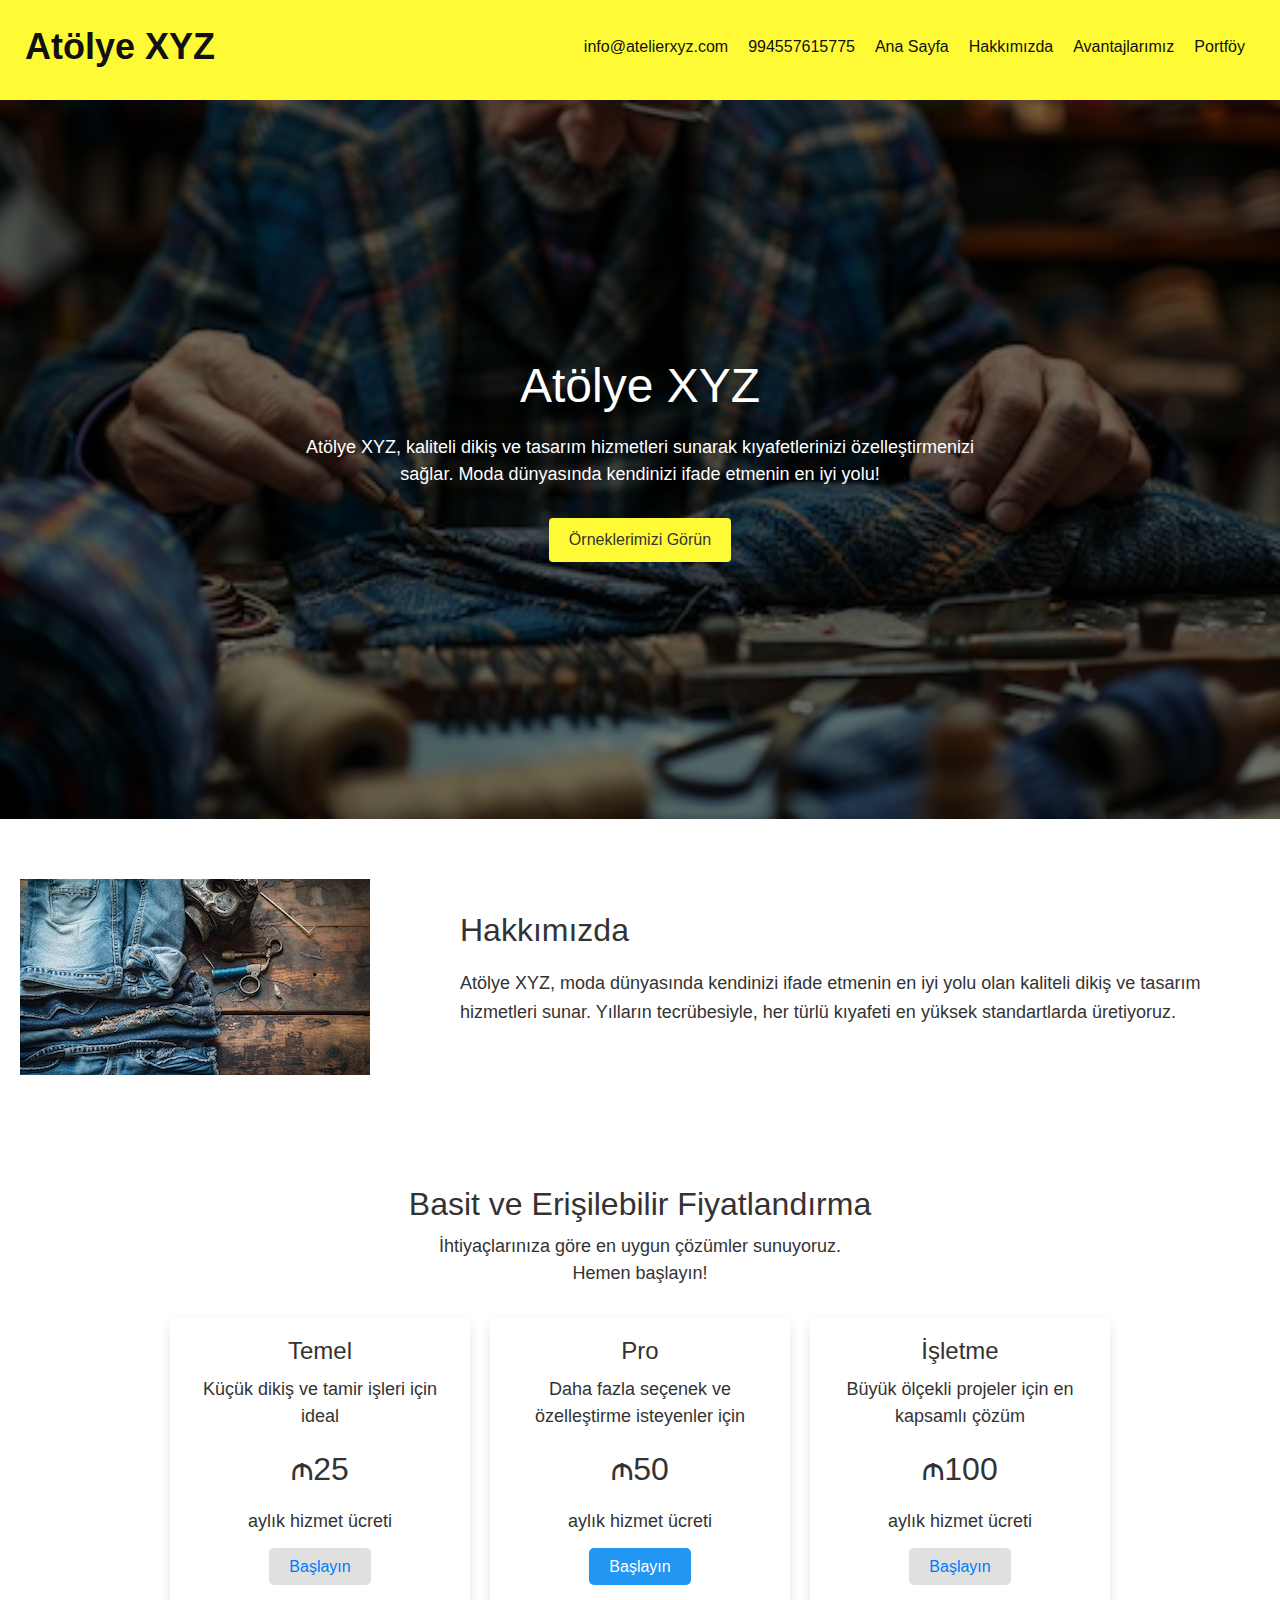
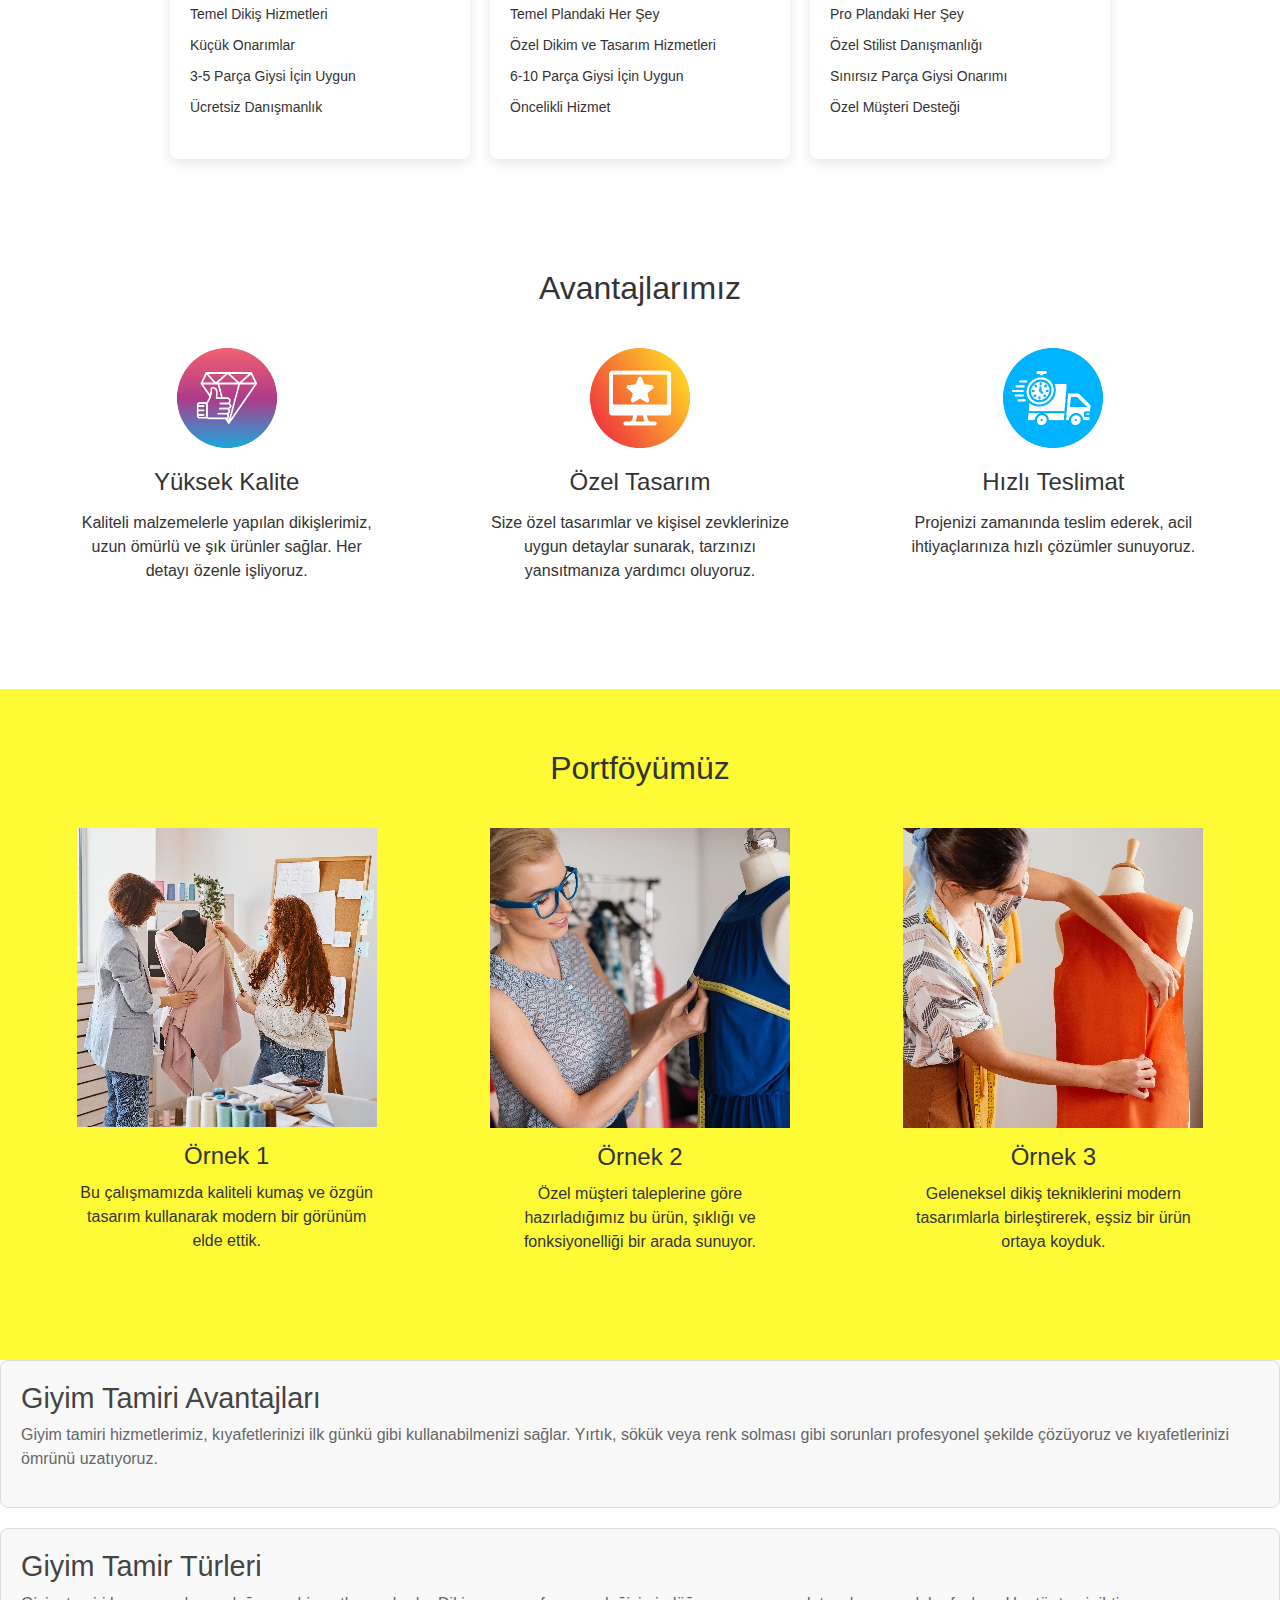
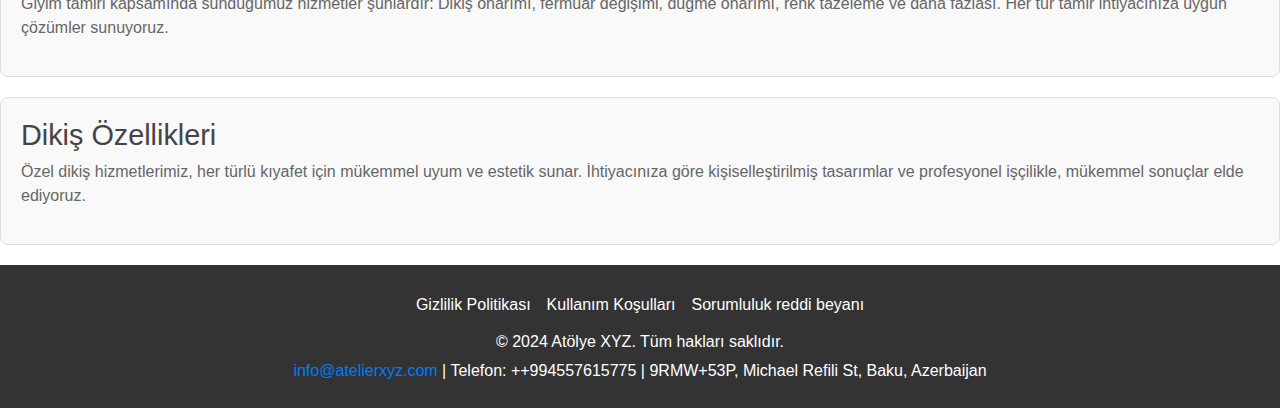
==== index.html @ e52db687 "1" ====
<!DOCTYPE html>
<html lang="tr">

<head>
    <meta charset="UTF-8">
    <meta name="viewport" content="width=device-width, initial-scale=1.0">
    <meta name="description" content="Atölye XYZ - En kaliteli dikiş ve tasarım hizmetleri sunuyoruz">
    <meta name="keywords" content="Atölye XYZ, dikiş, tasarım, kıyafet">
    <title>Atölye XYZ - Dikiş ve Tasarım Hizmetleri</title>
    <link rel="apple-touch-icon" sizes="180x180" href="favicon/apple-touch-icon.png">
    <link rel="icon" type="image/png" sizes="32x32" href="favicon/favicon-32x32.png">
    <link rel="icon" type="image/png" sizes="16x16" href="favicon/favicon-16x16.png">
    <link rel="manifest" href="favicon/site.webmanifest">
    <link rel="stylesheet" href="css/bootstrap.min.css">
    <link rel="stylesheet" href="css/style.css">
</head>

<body>
<header class="header">
    <nav class="navbar navbar-expand-lg justify-content-between">
        <div class="logo">
            <a href="index.html" class="logo-link">
                <h1>Atölye XYZ</h1>
            </a>
        </div>
        <button class="navbar-toggler" type="button" data-toggle="collapse" data-target="#navbarSupportedContent"
                aria-controls="navbarSupportedContent" aria-expanded="false" aria-label="Toggle navigation">
            <span class="toggler-icon"></span>
            <span class="toggler-icon"></span>
            <span class="toggler-icon"></span>
        </button>

        <div class="collapse navbar-collapse sub-menu-bar" id="navbarSupportedContent">
            <ul id="nav" class="navbar-nav align-items-center">
                <li><a href="mailto:info@atelierxyz.com">info@atelierxyz.com</a></li>
                <li><a href="tel:+994557615775">994557615775</a></li>
                <li><a href="index.html">Ana Sayfa</a></li>
                <li><a href="#about">Hakkımızda</a></li>
                <li><a href="#benefits">Avantajlarımız</a></li>
                <li><a href="#portfolio">Portföy</a></li>
            </ul>
        </div>
    </nav>
</header>

    <section class="hero-banner">
        <img src="img/1.jpg" alt="Hero Image">
        <div class="overlay">
            <h1>Atölye XYZ</h1>
            <p>Atölye XYZ, kaliteli dikiş ve tasarım hizmetleri sunarak kıyafetlerinizi özelleştirmenizi sağlar. Moda dünyasında kendinizi ifade etmenin en iyi yolu!</p>
            <a href="form.html" class="order-button">Örneklerimizi Görün</a>
        </div>
    </section>

    <!-- О нас -->
    <section id="about" class="about-us">
        <div class="image-container">
            <img src="img/2.jpg" alt="Atölye Görseli">
        </div>
        <div class="text-container">
            <h2>Hakkımızda</h2>
            <p>Atölye XYZ, moda dünyasında kendinizi ifade etmenin en iyi yolu olan kaliteli dikiş ve tasarım hizmetleri sunar. Yılların tecrübesiyle, her türlü kıyafeti en yüksek standartlarda üretiyoruz.</p>
        </div>
    </section>


<section class="pricing">
        <h1>Basit ve Erişilebilir Fiyatlandırma</h1>
        <p>İhtiyaçlarınıza göre en uygun çözümler sunuyoruz.<br> Hemen başlayın!</p>
        <div class="plans">
            <div class="plan">
                <h2>Temel</h2>
                <p>Küçük dikiş ve tamir işleri için ideal</p>
                <h3>₼25</h3>
                <p>aylık hizmet ücreti</p>
                <a href="tariffs.html">Başlayın</a>
                <ul>
                    <li>Temel Dikiş Hizmetleri</li>
                    <li>Küçük Onarımlar</li>
                    <li>3-5 Parça Giysi İçin Uygun</li>
                    <li>Ücretsiz Danışmanlık</li>
                </ul>
            </div>
            <div class="plan">
                <h2>Pro</h2>
                <p>Daha fazla seçenek ve özelleştirme isteyenler için</p>
                <h3>₼50</h3>
                <p>aylık hizmet ücreti</p>
                <a href="tariffs.html" class="primary">Başlayın</a>
                <ul>
                    <li>Temel Plandaki Her Şey</li>
                    <li>Özel Dikim ve Tasarım Hizmetleri</li>
                    <li>6-10 Parça Giysi İçin Uygun</li>
                    <li>Öncelikli Hizmet</li>
                </ul>
            </div>
            <div class="plan">
                <h2>İşletme</h2>
                <p>Büyük ölçekli projeler için en kapsamlı çözüm</p>
                <h3>₼100</h3>
                <p>aylık hizmet ücreti</p>
                <a href="tariffs.html">Başlayın</a>
                <ul>
                    <li>Pro Plandaki Her Şey</li>
                    <li>Özel Stilist Danışmanlığı</li>
                    <li>Sınırsız Parça Giysi Onarımı</li>
                    <li>Özel Müşteri Desteği</li>
                </ul>
            </div>
        </div>
    </section>


   <!-- Наши преимущества -->
<section id="benefits" class="benefits">
    <h2>Avantajlarımız</h2>
    <div class="benefit-items">
        <div class="benefit-item">
            <img src="img/3.png" alt="Avantaj 1">
            <h3>Yüksek Kalite</h3>
            <p>Kaliteli malzemelerle yapılan dikişlerimiz, uzun ömürlü ve şık ürünler sağlar. Her detayı özenle işliyoruz.</p>
        </div>
        <div class="benefit-item">
            <img src="img/4.png" alt="Avantaj 2">
            <h3>Özel Tasarım</h3>
            <p>Size özel tasarımlar ve kişisel zevklerinize uygun detaylar sunarak, tarzınızı yansıtmanıza yardımcı oluyoruz.</p>
        </div>
        <div class="benefit-item">
            <img src="img/5.png" alt="Avantaj 3">
            <h3>Hızlı Teslimat</h3>
            <p>Projenizi zamanında teslim ederek, acil ihtiyaçlarınıza hızlı çözümler sunuyoruz.</p>
        </div>
    </div>
</section>

<!-- Наши работы -->
<section id="portfolio" class="portfolio">
    <h2>Portföyümüz</h2>
    <div class="product-gallery">
        <div class="product">
            <img src="img/6.jpg" alt="Çalışma 1">
            <h3>Örnek 1</h3>
            <p>Bu çalışmamızda kaliteli kumaş ve özgün tasarım kullanarak modern bir görünüm elde ettik.</p>
        </div>
        <div class="product">
            <img src="img/7.jpg" alt="Çalışma 2">
            <h3>Örnek 2</h3>
            <p>Özel müşteri taleplerine göre hazırladığımız bu ürün, şıklığı ve fonksiyonelliği bir arada sunuyor.</p>
        </div>
        <div class="product">
            <img src="img/8.jpg" alt="Çalışma 3">
            <h3>Örnek 3</h3>
            <p>Geleneksel dikiş tekniklerini modern tasarımlarla birleştirerek, eşsiz bir ürün ortaya koyduk.</p>
        </div>
    </div>
</section>

<!-- Преимущества ремонта одежды -->
<section class="repair-benefits">
    <h2>Giyim Tamiri Avantajları</h2>
    <p>Giyim tamiri hizmetlerimiz, kıyafetlerinizi ilk günkü gibi kullanabilmenizi sağlar. Yırtık, sökük veya renk solması gibi sorunları profesyonel şekilde çözüyoruz ve kıyafetlerinizi ömrünü uzatıyoruz.</p>
</section>

<!-- Виды ремонта одежды -->
<section class="repair-types">
    <h2>Giyim Tamir Türleri</h2>
    <p>Giyim tamiri kapsamında sunduğumuz hizmetler şunlardır: Dikiş onarımı, fermuar değişimi, düğme onarımı, renk tazeleme ve daha fazlası. Her tür tamir ihtiyacınıza uygun çözümler sunuyoruz.</p>
</section>

<!-- Особенности пошива одежды -->
<section class="tailoring-features">
    <h2>Dikiş Özellikleri</h2>
    <p>Özel dikiş hizmetlerimiz, her türlü kıyafet için mükemmel uyum ve estetik sunar. İhtiyacınıza göre kişiselleştirilmiş tasarımlar ve profesyonel işçilikle, mükemmel sonuçlar elde ediyoruz.</p>
</section>

<!-- Футер -->
<footer class="footer">
    <div class="d-flex justify-content-center flex-column-mob">
        <a href="policy.html" class="text-white m-2">Gizlilik Politikası</a>
        <a href="terms.html" class="text-white m-2">Kullanım Koşulları</a>
        <a href="disclaimer.html" class="text-white m-2">Sorumluluk reddi beyanı</a>
    </div>
    <p>&copy; 2024 Atölye XYZ. Tüm hakları saklıdır.</p>
    <p><a href="mailto:info@atelierxyz.com">info@atelierxyz.com</a> | Telefon: ++994557615775 | 9RMW+53P, Michael Refili St, Baku, Azerbaijan </p>
</footer>



</body>
<script src="js/jquery-1.12.4.min.js"></script>
<script src="js/bootstrap.min.js"></script>
<script src="js/main.js"></script>
<script type="application/ld+json">
    {
        "@context": "https://schema.org",
        "@type": "Organization",
        "name": "Atölye XYZ",
        "url": "",
        "logo": "/favicon/favicon.ico"
    }
</script>
<script type="application/ld+json">
    {
        "@context": "https://schema.org",
        "@type": "WPHeader",
        "headline": "Atölye XYZ",
        "description": "Atölye XYZ - En kaliteli dikiş ve tasarım hizmetleri sunuyoruz",
        "url": "",
        "publisher": {
            "@type": "Organization",
            "name": "Atölye XYZ",
            "logo": {
                "@type": "ImageObject",
                "url": "/favicon/favicon.ico"
            }
        }
    }
</script>
<script type="application/ld+json">
    {
        "@context": "https://schema.org",
        "@type": "WebPage",
        "name": "Atölye XYZ",
        "description": "Atölye XYZ - En kaliteli dikiş ve tasarım hizmetleri sunuyoruz",
        "publisher": {
            "@type": "Organization",
            "name": "Atölye XYZ"
        },
        "license": "A license document that applies to this content, typically indicated by URL"
    }
</script>
<script type="application/ld+json">
    {
        "@context": "https://schema.org",
        "@type": "SiteNavigationElement",
        "name": "Main Navigation",
        "url": "",
        "hasPart": [
            {
                "@type": "WebPage",
                "name": "Home",
                "url": ""
            },
            {
                "@type": "WebPage",
                "name": "Tariffs",
                "url": "/tariffs.html"
            },
            {
                "@type": "WebPage",
                "name": "Form",
                "url": "/form.html"
            },
            {
                "@type": "WebPage",
                "name": "Policy",
                "url": "/policy.html"
            },
            {
                "@type": "WebPage",
                "name": "Terms of Conditions",
                "url": "/terms.html"
            },
            {
                "@type": "WebPage",
                "name": "Disclaimer",
                "url": "/disclaimer.html"
            }
        ]
    }
</script>
</html>
---- css/style.css ----
body {
  font-family: Arial, sans-serif;
  margin: 0;
  padding: 0;
  color: #333;
  background-color: #FFFFFF;
}

/* Контактная панель */
.contact-bar {
  background-color: #fffa36;
  color: #333;
  padding: 10px 0;
  text-align: center;
}

.contact-bar a {
  color: #333;
  text-decoration: none;
}

.contact-bar .container {
  max-width: 1440px;
  margin: 0 auto;
  display: flex;
  justify-content: space-between;
}

/* Меню */
.main-menu {
  background-color: #FFFFFF;
  padding: 15px 0;
}

.main-menu ul {
  list-style: none;
  display: flex;
  justify-content: center;
  margin: 0;
  padding: 0;
}

.main-menu ul li {
  margin: 0 15px;
}

.main-menu ul li a {
  text-decoration: none;
  color: #333;
  font-weight: bold;
}

/* Hero Section */
.hero-banner {
  position: relative;
  max-width: 1440px;
  margin: 0 auto;
}

.hero-banner img {
  width: 100%;
  height: auto;
}

.hero-banner .overlay {
  position: absolute;
  top: 0;
  left: 0;
  width: 100%;
  height: 100%;
  background-color: rgba(0, 0, 0, 0.5);
  color: #fff;
  display: flex;
  flex-direction: column;
  justify-content: center;
  align-items: center;
  text-align: center;
  padding: 20px;
}

.hero-banner h1 {
  font-size: 48px;
  margin-bottom: 20px;
}

.hero-banner p {
  font-size: 18px;
  margin-bottom: 30px;
  max-width: 700px;
}

.hero-banner .order-button {
  background-color: #fffa36;
  color: #333;
  padding: 10px 20px;
  border: none;
  border-radius: 4px;
  cursor: pointer;
  font-size: 16px;
}

.order-button:hover {
  background-color: #e6e600;
}

/* О нас */
.about-us {
  display: flex;
  justify-content: space-between;
  align-items: center;
  max-width: 1440px;
  margin: 40px auto;
  padding: 20px;
}

.about-us .image-container img {
  width: 100%;
  height: auto;
}

.about-us .text-container {
  max-width: 800px;
}

.text-container h2 {
  font-size: 32px;
  margin-bottom: 20px;
}

.text-container p {
  font-size: 18px;
  line-height: 1.6;
}

/* Наши преимущества */
.benefits {
  background-color: #FFFFFF;
  padding: 60px 20px;
  text-align: center;
}

.benefits h2 {
  font-size: 32px;
  margin-bottom: 40px;
}

.benefit-items {
  display: flex;
  justify-content: space-around;
  max-width: 1440px;
  margin: 0 auto;
  flex-wrap: wrap;
}

.benefit-item {
  max-width: 300px;
  margin-bottom: 30px;
}

.benefit-item img {
  width: 100px;
  height: auto;
  margin-bottom: 20px;
}

.benefit-item h3 {
  font-size: 24px;
  margin-bottom: 15px;
}

.benefit-item p {
  font-size: 16px;
}

/* Наши работы */
.portfolio {
  background-color: #fffa36;
  padding: 60px 20px;
  text-align: center;
}

.portfolio h2 {
  font-size: 32px;
  margin-bottom: 40px;
}

.product-gallery {
  display: flex;
  justify-content: space-around;
  flex-wrap: wrap;
  max-width: 1440px;
  margin: 0 auto;
}

.product {
  max-width: 300px;
  margin-bottom: 30px;
}

.product img {
  width: 100%;
  height: auto;
  margin-bottom: 15px;
}

.product h3 {
  font-size: 24px;
  margin-bottom: 10px;
}

.product p {
  font-size: 16px;
}

/* Преимущества печати изображений и надписей на футболках */
.printing-benefits {
  background-color: #FFFFFF;
  padding: 60px 20px;
  text-align: center;
}

.printing-benefits h2 {
  font-size: 32px;
  margin-bottom: 40px;
}

.printing-benefits p {
  font-size: 18px;
  line-height: 1.6;
  max-width: 1440px;
  margin: 0 auto;
}

/* Виды печати на футболках */
.printing-types {
  background-color: #fffa36;
  padding: 60px 20px;
  text-align: center;
}

.printing-types h2 {
  font-size: 32px;
  margin-bottom: 40px;
}

.printing-types p {
  font-size: 18px;
  line-height: 1.6;
  max-width: 1440px;
  margin: 0 auto;
}

/* Особенности печати изображений и надписей на футболках */
.printing-features {
  background-color: #FFFFFF;
  padding: 60px 20px;
  text-align: center;
}

.printing-features h2 {
  font-size: 32px;
  margin-bottom: 40px;
}

.printing-features p {
  font-size: 18px;
  line-height: 1.6;
  max-width: 1440px;
  margin: 0 auto;
}

/* Футер */
.footer {
  background-color: #333;
  color: #fff;
  padding: 20px 0;
  text-align: center;
}

.footer p {
  margin: 5px 0;
  font-size: 16px;
}

.buy-button {
  background-color: #ff5722; /* Цвет фона */
  color: white; /* Цвет текста */
  border: none;
  padding: 10px 20px;
  font-size: 16px;
  cursor: pointer;
  border-radius: 5px;
  margin-top: 10px;
  transition: background-color 0.3s ease;
}

.buy-button:hover {
  background-color: #e64a19; /* Цвет фона при наведении */
}


/* Стили для секций преимуществ ремонта одежды */
.repair-benefits, .repair-types, .tailoring-features {
  border: 1px solid #ddd;
  border-radius: 8px;
  background-color: #f9f9f9;
  margin-bottom: 20px;
  padding: 20px;
}

.repair-benefits h2, .repair-types h2, .tailoring-features h2 {
  font-size: 1.8em;
  color: #444;
}

.repair-benefits p, .repair-types p, .tailoring-features p {
  font-size: 1em;
  color: #666;
}

/* Адаптивные стили */
@media (max-width: 768px) {
  .hero-banner {
    height: 400px;
  }
  .hero-banner img {
    height: 400px;
    object-fit: cover;
  }

  .about-us {
    flex-direction: column;
  }
  h2 {
    font-size: 1.5em;
  }

  p {
    font-size: 0.9em;
  }

  .repair-benefits, .repair-types, .tailoring-features {
    padding: 15px;
  }
}

@media (max-width: 480px) {

  h2 {
    font-size: 1.2em;
  }

  p {
    font-size: 0.8em;
  }

  .repair-benefits, .repair-types, .tailoring-features {
    padding: 10px;
  }
}

.pricing {
  text-align: center;
  padding: 50px 20px;
}

.pricing h1 {
  font-size: 32px;
  margin-bottom: 10px;
}

.pricing p {
  font-size: 18px;
  margin-bottom: 30px;
}

.toggle {
  display: flex;
  justify-content: center;
  align-items: center;
  margin-bottom: 30px;
}

.toggle span {
  margin: 0 10px;
  font-size: 18px;
}

.switch {
  position: relative;
  display: inline-block;
  width: 50px;
  height: 24px;
}

.switch input {
  opacity: 0;
  width: 0;
  height: 0;
}

.slider {
  position: absolute;
  cursor: pointer;
  top: 0;
  left: 0;
  right: 0;
  bottom: 0;
  background-color: #ccc;
  transition: .4s;
  border-radius: 34px;
}

.slider:before {
  position: absolute;
  content: "";
  height: 16px;
  width: 16px;
  left: 4px;
  bottom: 4px;
  background-color: white;
  transition: .4s;
  border-radius: 50%;
}

input:checked + .slider {
  background-color: #2196F3;
}

input:checked + .slider:before {
  transform: translateX(26px);
}

.plans {
  display: flex;
  flex-wrap: wrap;
  justify-content: center;
  gap: 20px;
}

.plan {
  background-color: white;
  border-radius: 8px;
  box-shadow: 0 4px 12px rgba(0, 0, 0, 0.1);
  padding: 20px;
  width: 100%;
  max-width: 300px;
  text-align: center;
}

.plan h2 {
  font-size: 24px;
  margin-bottom: 10px;
}

.plan h3 {
  font-size: 32px;
  margin: 20px 0;
}

.plan p {
  font-size: 18px;
  margin-bottom: 20px;
}

.plan a {
  background-color: #e0e0e0;
  border: none;
  padding: 10px 20px;
  border-radius: 5px;
  cursor: pointer;
  font-size: 16px;
  margin-bottom: 20px;
}

.plan a.primary {
  background-color: #2196F3;
  color: white;
}

.plan ul {
  list-style: none;
  text-align: left;
  padding: 0;
  margin-top: 20px;
}

.plan ul li {
  font-size: 14px;
  padding: 5px 0;
}

@media (max-width: 768px) {
  .plans {
    flex-direction: column;
    align-items: center;
  }
}



/*===== NAVBAR =====*/
.header_navbar {
  position: absolute;
  top: 0;
  left: 0;
  width: 100%;
  z-index: 99;
  -webkit-transition: all 0.3s ease-out 0s;
  -moz-transition: all 0.3s ease-out 0s;
  -ms-transition: all 0.3s ease-out 0s;
  -o-transition: all 0.3s ease-out 0s;
  transition: all 0.3s ease-out 0s;
}

.header a {
  color: #111;
}

.header a:hover, .hero a:hover {
  text-decoration: none;
}

.sticky {
  position: fixed;
  z-index: 999;
  background-color: #fff;
  -webkit-box-shadow: 0px 20px 50px 0px rgba(0, 0, 0, 0.05);
  -moz-box-shadow: 0px 20px 50px 0px rgba(0, 0, 0, 0.05);
  box-shadow: 0px 20px 50px 0px rgba(0, 0, 0, 0.05);
  -webkit-transition: all 0.3s ease-out 0s;
  -moz-transition: all 0.3s ease-out 0s;
  -ms-transition: all 0.3s ease-out 0s;
  -o-transition: all 0.3s ease-out 0s;
  transition: all 0.3s ease-out 0s;
}

.sticky .navbar {
  padding: 10px 0;
}

.navbar {
  align-items: center;
  width: 100%;
  -webkit-transition: all 0.3s ease-out 0s;
  -moz-transition: all 0.3s ease-out 0s;
  -ms-transition: all 0.3s ease-out 0s;
  -o-transition: all 0.3s ease-out 0s;
  transition: all 0.3s ease-out 0s;
}

.navbar h1 {
  white-space: nowrap;
  color: #111;
  font-weight: bold;
  font-size: 36px;
  margin-bottom: 0;
}
.navbar ul li {
  margin: 10px;
}
.navbar a:hover {
  text-decoration: none;
}

.tariffs {
  padding: 200px 0;
}

.navbar-brand {
  padding: 0;
  margin-right: 0;
}

.navbar .navbar-nav a {
  color: #111;
}
.navbar-brand img {
  width: 60px;
}
.policy {
  padding-top: 150px;
}
.policy p {
  text-align: left;
}

.navbar-toggler {
  padding: 0;
}
.navbar-collapse {
  flex-grow: 0!important;
}
.navbar-toggler .toggler-icon {
  width: 30px;
  height: 2px;
  background-color: #111;
  display: block;
  margin: 5px 0;
  position: relative;
  -webkit-transition: all 0.3s ease-out 0s;
  -moz-transition: all 0.3s ease-out 0s;
  -ms-transition: all 0.3s ease-out 0s;
  -o-transition: all 0.3s ease-out 0s;
  transition: all 0.3s ease-out 0s;
}

.navbar-toggler.active .toggler-icon:nth-of-type(1) {
  -webkit-transform: rotate(45deg);
  -moz-transform: rotate(45deg);
  -ms-transform: rotate(45deg);
  -o-transform: rotate(45deg);
  transform: rotate(45deg);
  top: 7px;
}

.navbar-toggler.active .toggler-icon:nth-of-type(2) {
  opacity: 0;
}

.navbar-toggler.active .toggler-icon:nth-of-type(3) {
  -webkit-transform: rotate(135deg);
  -moz-transform: rotate(135deg);
  -ms-transform: rotate(135deg);
  -o-transform: rotate(135deg);
  transform: rotate(135deg);
  top: -7px;
}

@media only screen and (min-width: 768px) and (max-width: 991px) {
  .navbar-collapse {
    position: absolute;
    top: 100%;
    left: 0;
    width: 100%;
    background-color: #fff;
    z-index: 9;
    -webkit-box-shadow: 0px 15px 20px 0px rgba(34, 34, 34, 0.1);
    -moz-box-shadow: 0px 15px 20px 0px rgba(34, 34, 34, 0.1);
    box-shadow: 0px 15px 20px 0px rgba(34, 34, 34, 0.1);
    margin-top: 20px;
    padding: 5px 12px;
  }
}

@media (max-width: 767px) {
  .navbar-collapse {
    position: absolute;
    top: 100%;
    left: 0;
    width: 100%;
    background-color: #fffa36;
    z-index: 9;
    -webkit-box-shadow: 0px 15px 20px 0px rgba(34, 34, 34, 0.1);
    -moz-box-shadow: 0px 15px 20px 0px rgba(34, 34, 34, 0.1);
    box-shadow: 0px 15px 20px 0px rgba(34, 34, 34, 0.1);
    padding: 5px 12px;
  }
  .hizmet-kutu img, .yorum-item {
    width: 100%;
  }
  .yorumlar-konteyner {
    flex-direction: column;
  }
  .about-text, .delivery-text {
    width: 100%;
  }
  .about-image, .delivery-image {
    width: 100%;
    margin-right: 0px;
  }
  .h-135 {
    height: auto;
  }
  .policy {
    padding: 0px;
    padding-top: 30px;
  }
  .policy h1 {
    font-size: 1.5em;
  }
  .policy h2 {
    font-size: 1.2em;
  }
  .menu ul li {
    margin: 10px 15px;
  }
  .short-logo {
    justify-content: center;
  }
  .menu ul li a {
    color: #fff
  }
  .flex-column-mob {
    flex-direction: column;
  }
  .category-row {
    flex-direction: column;
  }

  .about-team, .beauty-glory {
    flex-direction: column;
  }

  .about-team img, .beauty-glory img {
    max-width: 100%;
  }

  .navbar-toggler {
    padding: 10px;
  }

  .navbar h1 {
    padding: 10px;
  }

  .navbar-brand img {
    width: 60px;
  }
  .navbar ul li, .navbar ul li a{
    color: #111;
  }
  .img-about {
    width: 100% !important;
  }

  .advantage-row, .category-row {
    flex-direction: column;
  }

  .services-grid {
    display: flex;
    flex-direction: column;
  }

  .cta-btn {
    font-size: 14px;
  }

  .advantage-item, .category-card {
    width: 100%;
    margin: 10px 0;
  }

  .banner h1 {
    font-size: 16px;
  }

  .banner p {
    font-size: 12px;
  }

  .header-info p, .header-info a {
    font-size: 10px;
  }
  .tariffs {
    padding: 60px 0;
  }
  .tariffs .category-card {
    width: 100%;
  }

}

.navbar-nav .nav-item {
  margin-left: 45px;
  position: relative;
  white-space: nowrap;
}

nav ul li:hover a {
  color: #8B0000 !important;
  text-decoration: none;
}

.screen img {
  max-width: 250px;
}

@media only screen and (min-width: 992px) and (max-width: 1199px) {
  .navbar-nav .nav-item {
    margin-left: 30px;
  }
}

@media only screen and (min-width: 768px) and (max-width: 991px) {
  .navbar-nav .nav-item {
    margin: 0;
  }
}

@media (max-width: 767px) {
  .navbar-nav .nav-item {
    margin: 0;
  }

  .navbar h1 {
    font-size: 16px;
  }
}

.navbar-nav .nav-item a {
  font-size: 16px;
  font-weight: 600;
  color: #38424D;
  -webkit-transition: all 0.3s ease-out 0s;
  -moz-transition: all 0.3s ease-out 0s;
  -ms-transition: all 0.3s ease-out 0s;
  -o-transition: all 0.3s ease-out 0s;
  transition: all 0.3s ease-out 0s;
  padding: 5px 0;
  position: relative;
}

.navbar-nav .nav-item a::before {
  position: absolute;
  content: '';
  width: 0;
  height: 2px;
  background-color: #38424D;
  border-radius: 50px;
  left: 110%;
  left: 0;
  bottom: 0;
  -webkit-transition: all 0.3s ease-out 0s;
  -moz-transition: all 0.3s ease-out 0s;
  -ms-transition: all 0.3s ease-out 0s;
  -o-transition: all 0.3s ease-out 0s;
  transition: all 0.3s ease-out 0s;
}

@media only screen and (min-width: 768px) and (max-width: 991px) {
  .navbar-nav .nav-item a::before {
    display: none;
  }
}

@media (max-width: 767px) {
  .navbar-nav .nav-item a::before {
    display: none;
  }
}

@media only screen and (min-width: 768px) and (max-width: 991px) {
  .navbar-nav .nav-item a {
    display: block;
    padding: 4px 0;
  }
}

@media (max-width: 767px) {
  .navbar-nav .nav-item a {
    display: block;
    padding: 4px 0;
  }
}

.navbar-nav .nav-item.active > a::before, .navbar-nav .nav-item:hover > a::before {
  width: 100%;
}

.navbar-nav .nav-item:hover .sub-menu {
  top: 100%;
  opacity: 1;
  visibility: visible;
}

@media only screen and (min-width: 768px) and (max-width: 991px) {
  .navbar-nav .nav-item:hover .sub-menu {
    top: 0;
  }
}

@media (max-width: 767px) {
  .navbar-nav .nav-item:hover .sub-menu {
    top: 0;
  }

  .screen img {
    max-width: 100%;
  }
}

.navbar-nav .nav-item .sub-menu {
  width: 200px;
  background-color: #fff;
  -webkit-box-shadow: 0px 0px 20px 0px rgba(0, 0, 0, 0.1);
  -moz-box-shadow: 0px 0px 20px 0px rgba(0, 0, 0, 0.1);
  box-shadow: 0px 0px 20px 0px rgba(0, 0, 0, 0.1);
  position: absolute;
  top: 110%;
  left: 0;
  opacity: 0;
  visibility: hidden;
  -webkit-transition: all 0.3s ease-out 0s;
  -moz-transition: all 0.3s ease-out 0s;
  -ms-transition: all 0.3s ease-out 0s;
  -o-transition: all 0.3s ease-out 0s;
  transition: all 0.3s ease-out 0s;
}

@media only screen and (min-width: 768px) and (max-width: 991px) {
  .navbar-nav .nav-item .sub-menu {
    position: relative;
    width: 100%;
    top: 0;
    display: none;
    opacity: 1;
    visibility: visible;
  }
}

@media (max-width: 767px) {
  .navbar-nav .nav-item .sub-menu {
    position: relative;
    width: 100%;
    top: 0;
    display: none;
    opacity: 1;
    visibility: visible;
  }
  .container1 {
    flex-direction: column;
  }
}

.navbar-nav .nav-item .sub-menu li {
  display: block;
}

.navbar-nav .nav-item .sub-menu li a {
  display: block;
  padding: 8px 20px;
  color: #4be46e;
}

.navbar-nav .nav-item .sub-menu li a.active, .navbar-nav .nav-item .sub-menu li a:hover {
  padding-left: 25px;
  color: #1E75D9;
}

.navbar-nav .sub-nav-toggler {
  display: none;
}

.form-contact {
  width: 60%;
}

@media only screen and (min-width: 768px) and (max-width: 991px) {
  .navbar-nav .sub-nav-toggler {
    display: block;
    position: absolute;
    right: 0;
    top: 0;
    background: none;
    color: #222;
    font-size: 18px;
    border: 0;
    width: 30px;
    height: 30px;
  }
}

@media (max-width: 767px) {
  .navbar-nav .sub-nav-toggler {
    display: block;
    position: absolute;
    right: 0;
    top: 0;
    background: none;
    color: #222;
    font-size: 18px;
    border: 0;
    width: 30px;
    height: 30px;
  }

  .form-contact {
    width: 80%;
  }
}

.navbar-nav .sub-nav-toggler span {
  width: 8px;
  height: 8px;
  border-left: 1px solid #222;
  border-bottom: 1px solid #222;
  -webkit-transform: rotate(-45deg);
  -moz-transform: rotate(-45deg);
  -ms-transform: rotate(-45deg);
  -o-transform: rotate(-45deg);
  transform: rotate(-45deg);
  position: relative;
  top: -5px;
}

.contact_section2 {
  width: 100%;
  height: auto;
  background-size: 100%;
  display: flex;
  justify-content: center;
  margin-bottom: 90px;
}

.input_bg {
  width: 60%;
  margin: 0 auto;
  text-align: center;
  margin-top: 100px;
}

.fact_text {
  width: 100%;
  float: left;
  font-size: 20px;
  color: #ffffff;
  text-align: center;
  text-transform: uppercase;
}

.address_text {
  width: 100%;
  float: left;
  font-size: 18px;
  color: #000;
  padding: 5px 20px 5px 30px;
  border-radius: 30px;
  border: 0px;
  background-color: #dadada;
  height: 60px;
  margin-top: 40px;
}

.sub_bt {
  width: 100%;
  color: black;
  background-color: #fff;
  font-size: 18px;
  border-radius: 30px;
  border: 1px solid black;
  height: 60px;
  margin-top: 40px;
  cursor: pointer;

}

.sub_bt:hover {
  color: #fff;
  background-color: black;
  border-color: #fff;
}

.h-80 {
  height: 80px;
  background-size: auto;
}

.courses-section h2 {
  text-align: center;
}

.header {
  height: 100px;
  width: 100%;
  z-index: 1;
  padding: 25px;
  background-color: #fffa36;
}
.plan h3.price-green {
  font-weight: bold;
  font-size: 32px;
  color: green;
}
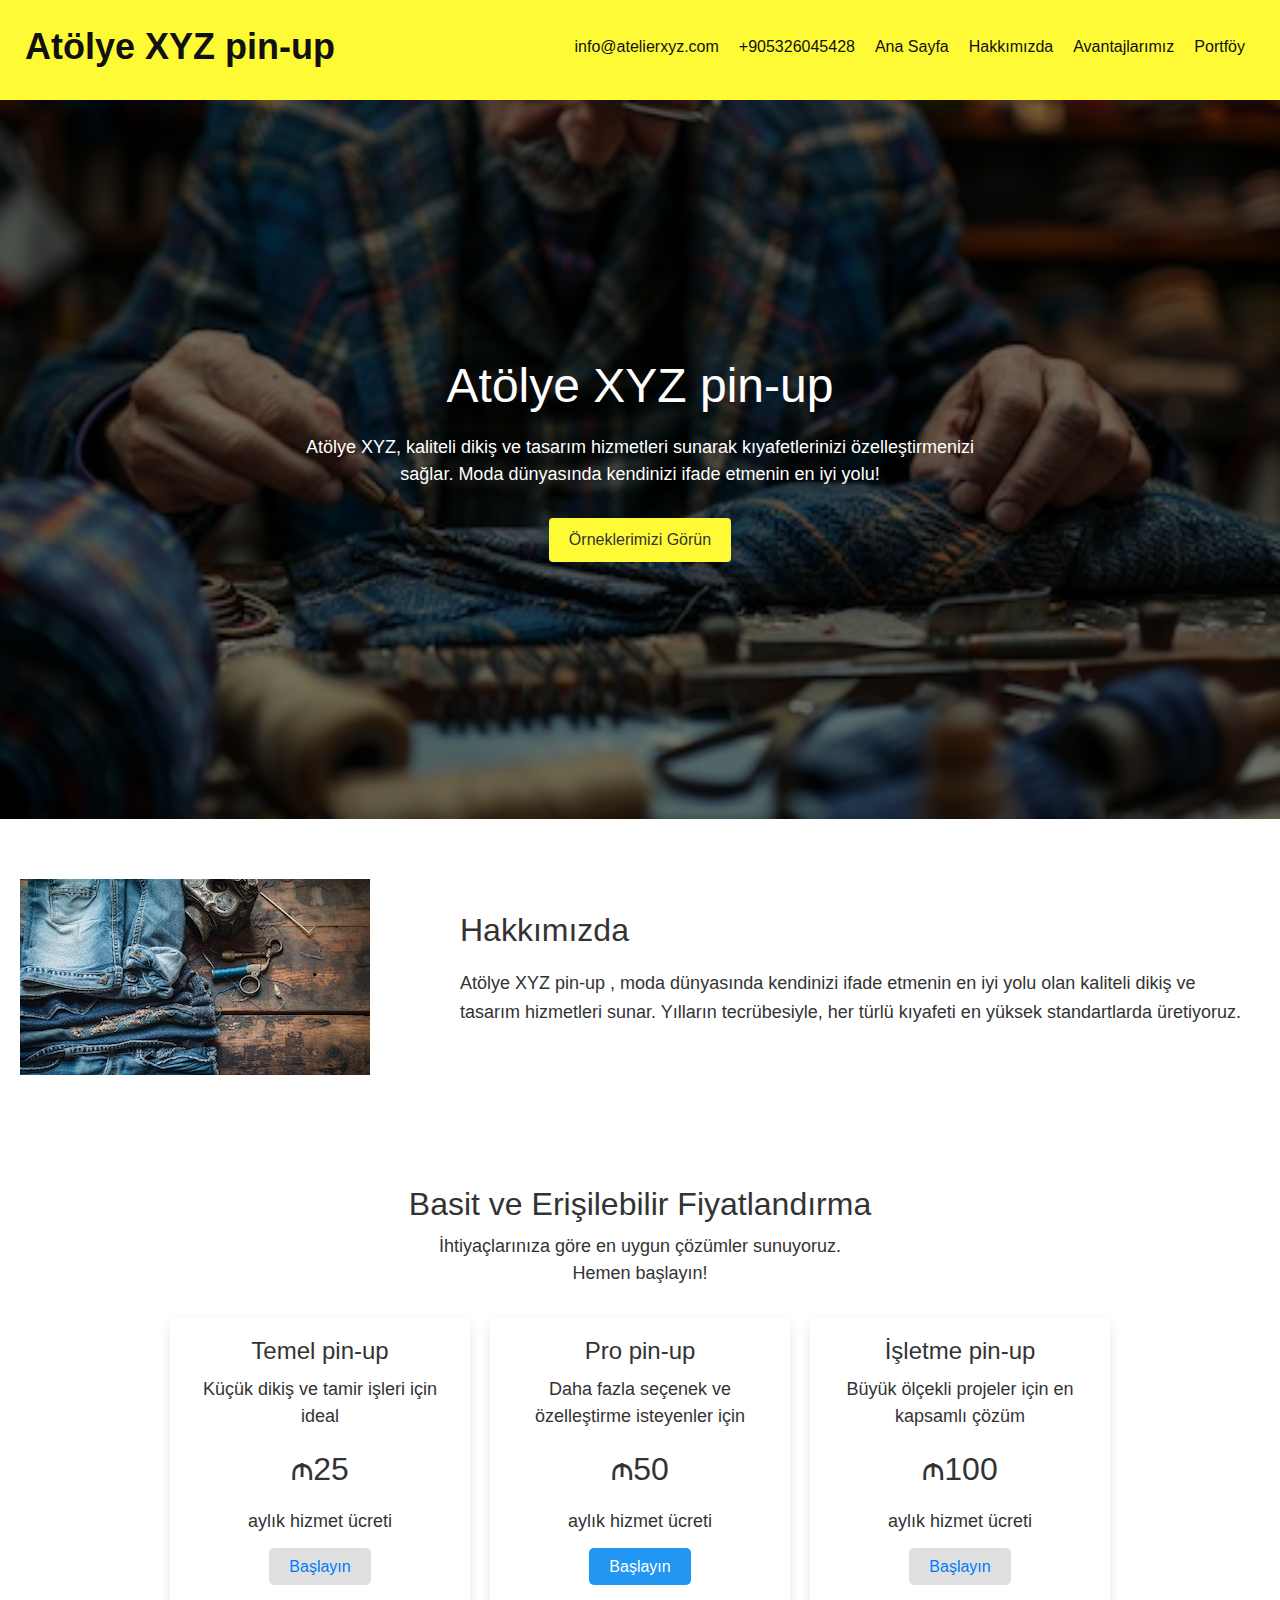
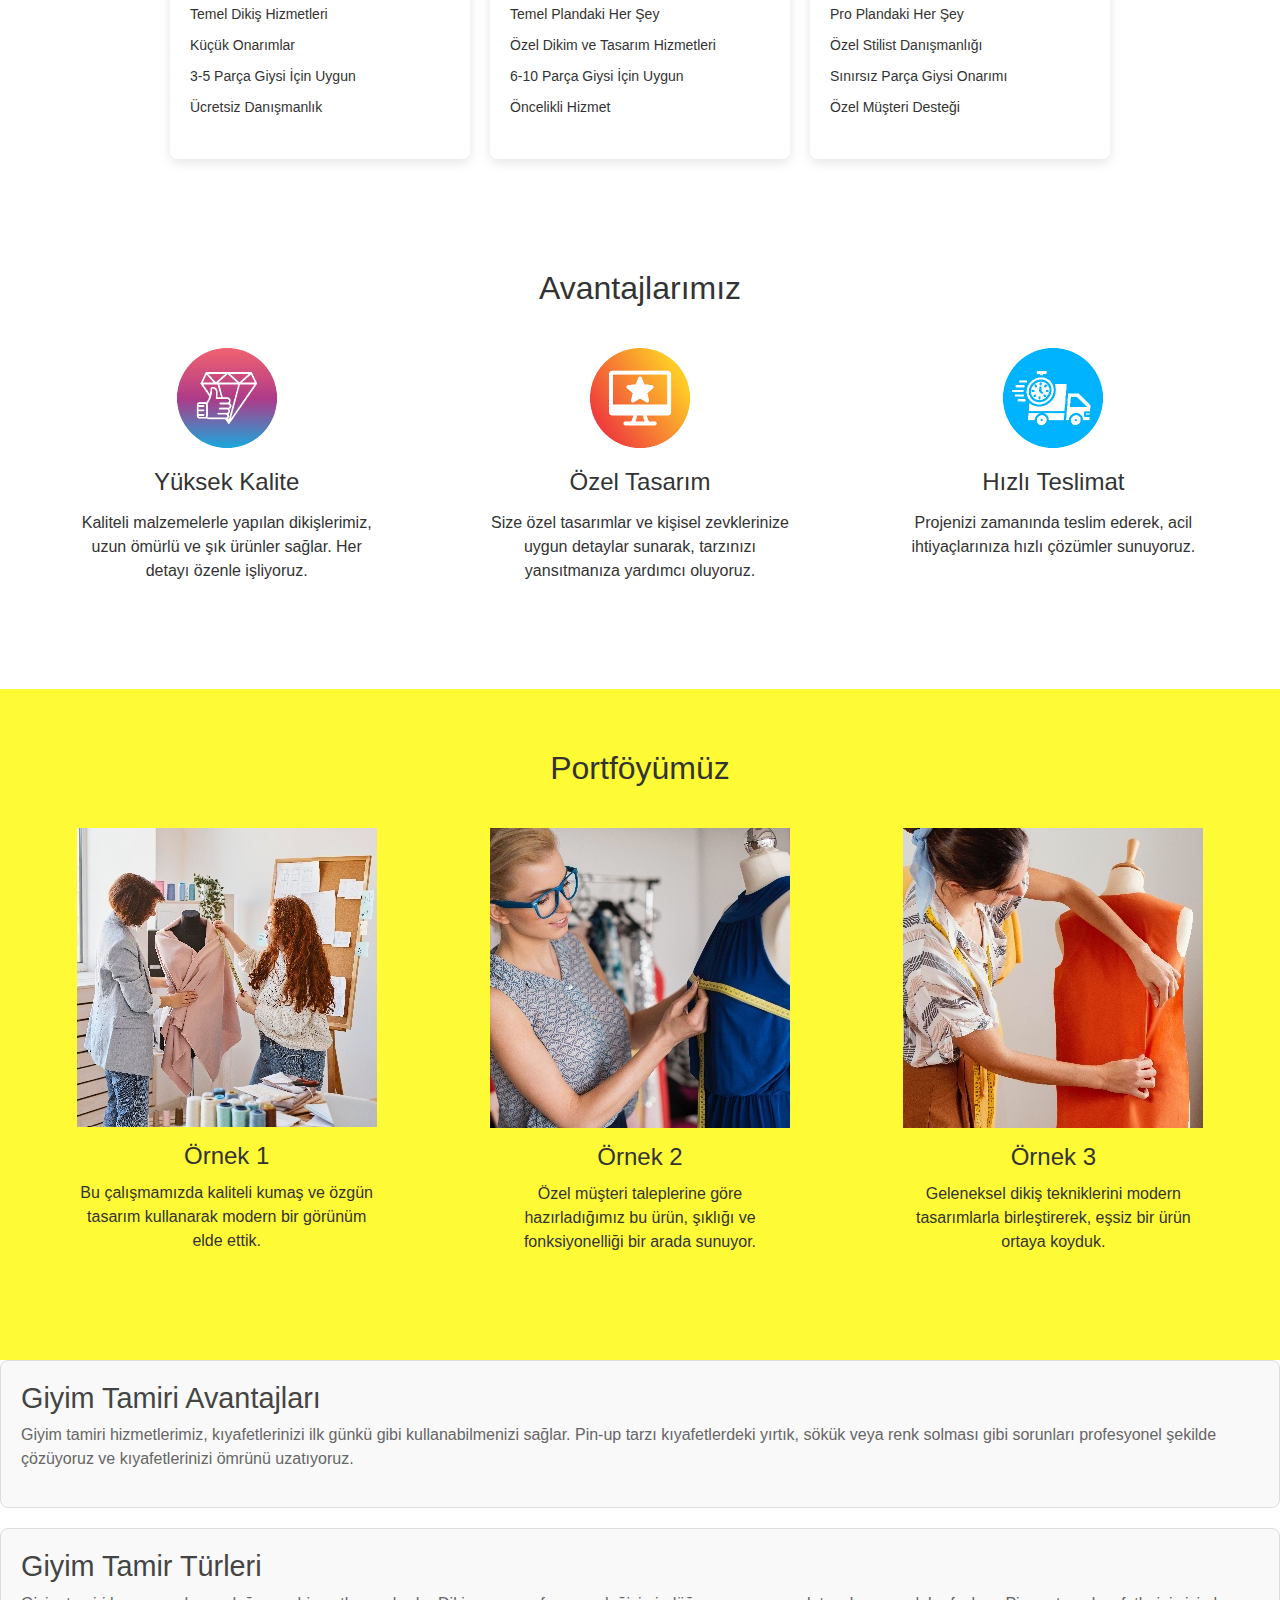
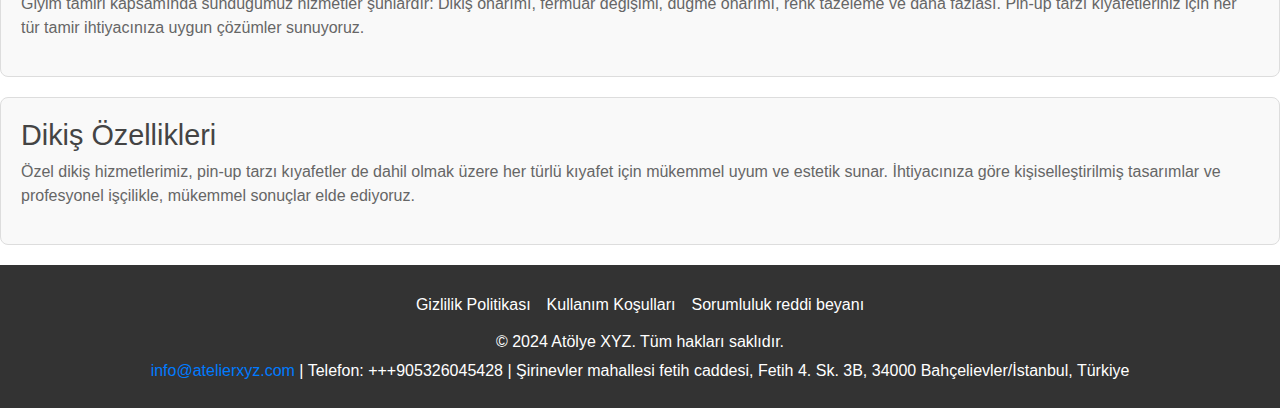
==== commit c390b294: "1" ====
--- a/index.html
+++ b/index.html
@@ -4,9 +4,9 @@
 <head>
     <meta charset="UTF-8">
     <meta name="viewport" content="width=device-width, initial-scale=1.0">
-    <meta name="description" content="Atölye XYZ - En kaliteli dikiş ve tasarım hizmetleri sunuyoruz">
-    <meta name="keywords" content="Atölye XYZ, dikiş, tasarım, kıyafet">
-    <title>Atölye XYZ - Dikiş ve Tasarım Hizmetleri</title>
+    <meta name="description" content="Atölye XYZ pin-up - En kaliteli dikiş ve tasarım hizmetleri sunuyoruz">
+    <meta name="keywords" content="Atölye XYZ pin-up , dikiş, tasarım, kıyafet">
+    <title>Atölye XYZ pin-up - Dikiş ve Tasarım Hizmetleri</title>
     <link rel="apple-touch-icon" sizes="180x180" href="favicon/apple-touch-icon.png">
     <link rel="icon" type="image/png" sizes="32x32" href="favicon/favicon-32x32.png">
     <link rel="icon" type="image/png" sizes="16x16" href="favicon/favicon-16x16.png">
@@ -20,7 +20,7 @@
     <nav class="navbar navbar-expand-lg justify-content-between">
         <div class="logo">
             <a href="index.html" class="logo-link">
-                <h1>Atölye XYZ</h1>
+                <h1>Atölye XYZ pin-up </h1>
             </a>
         </div>
         <button class="navbar-toggler" type="button" data-toggle="collapse" data-target="#navbarSupportedContent"
@@ -33,7 +33,7 @@
         <div class="collapse navbar-collapse sub-menu-bar" id="navbarSupportedContent">
             <ul id="nav" class="navbar-nav align-items-center">
                 <li><a href="mailto:info@atelierxyz.com">info@atelierxyz.com</a></li>
-                <li><a href="tel:+994557615775">994557615775</a></li>
+                <li><a href="tel:+994557615775">+905326045428</a></li>
                 <li><a href="index.html">Ana Sayfa</a></li>
                 <li><a href="#about">Hakkımızda</a></li>
                 <li><a href="#benefits">Avantajlarımız</a></li>
@@ -43,90 +43,90 @@
     </nav>
 </header>
 
-    <section class="hero-banner">
-        <img src="img/1.jpg" alt="Hero Image">
-        <div class="overlay">
-            <h1>Atölye XYZ</h1>
-            <p>Atölye XYZ, kaliteli dikiş ve tasarım hizmetleri sunarak kıyafetlerinizi özelleştirmenizi sağlar. Moda dünyasında kendinizi ifade etmenin en iyi yolu!</p>
-            <a href="form.html" class="order-button">Örneklerimizi Görün</a>
-        </div>
-    </section>
-
-    <!-- О нас -->
-    <section id="about" class="about-us">
-        <div class="image-container">
-            <img src="img/2.jpg" alt="Atölye Görseli">
-        </div>
-        <div class="text-container">
-            <h2>Hakkımızda</h2>
-            <p>Atölye XYZ, moda dünyasında kendinizi ifade etmenin en iyi yolu olan kaliteli dikiş ve tasarım hizmetleri sunar. Yılların tecrübesiyle, her türlü kıyafeti en yüksek standartlarda üretiyoruz.</p>
-        </div>
-    </section>
+<section class="hero-banner">
+    <img src="img/1.jpg" alt="Hero Image">
+    <div class="overlay">
+        <h1>Atölye XYZ pin-up </h1>
+        <p>Atölye XYZ, kaliteli dikiş ve tasarım hizmetleri sunarak kıyafetlerinizi özelleştirmenizi sağlar. Moda dünyasında kendinizi ifade etmenin en iyi yolu!</p>
+        <a href="form.html" class="order-button">Örneklerimizi Görün</a>
+    </div>
+</section>
+
+<!-- О нас -->
+<section id="about" class="about-us">
+    <div class="image-container">
+        <img src="img/2.jpg" alt="Atölye Görseli">
+    </div>
+    <div class="text-container">
+        <h2>Hakkımızda</h2>
+        <p>Atölye XYZ pin-up , moda dünyasında kendinizi ifade etmenin en iyi yolu olan kaliteli dikiş ve tasarım hizmetleri sunar. Yılların tecrübesiyle, her türlü kıyafeti en yüksek standartlarda üretiyoruz.</p>
+    </div>
+</section>
 
 
 <section class="pricing">
-        <h1>Basit ve Erişilebilir Fiyatlandırma</h1>
-        <p>İhtiyaçlarınıza göre en uygun çözümler sunuyoruz.<br> Hemen başlayın!</p>
-        <div class="plans">
-            <div class="plan">
-                <h2>Temel</h2>
-                <p>Küçük dikiş ve tamir işleri için ideal</p>
-                <h3>₼25</h3>
-                <p>aylık hizmet ücreti</p>
-                <a href="tariffs.html">Başlayın</a>
-                <ul>
-                    <li>Temel Dikiş Hizmetleri</li>
-                    <li>Küçük Onarımlar</li>
-                    <li>3-5 Parça Giysi İçin Uygun</li>
-                    <li>Ücretsiz Danışmanlık</li>
-                </ul>
-            </div>
-            <div class="plan">
-                <h2>Pro</h2>
-                <p>Daha fazla seçenek ve özelleştirme isteyenler için</p>
-                <h3>₼50</h3>
-                <p>aylık hizmet ücreti</p>
-                <a href="tariffs.html" class="primary">Başlayın</a>
-                <ul>
-                    <li>Temel Plandaki Her Şey</li>
-                    <li>Özel Dikim ve Tasarım Hizmetleri</li>
-                    <li>6-10 Parça Giysi İçin Uygun</li>
-                    <li>Öncelikli Hizmet</li>
-                </ul>
-            </div>
-            <div class="plan">
-                <h2>İşletme</h2>
-                <p>Büyük ölçekli projeler için en kapsamlı çözüm</p>
-                <h3>₼100</h3>
-                <p>aylık hizmet ücreti</p>
-                <a href="tariffs.html">Başlayın</a>
-                <ul>
-                    <li>Pro Plandaki Her Şey</li>
-                    <li>Özel Stilist Danışmanlığı</li>
-                    <li>Sınırsız Parça Giysi Onarımı</li>
-                    <li>Özel Müşteri Desteği</li>
-                </ul>
-            </div>
-        </div>
-    </section>
-
-
-   <!-- Наши преимущества -->
+    <h1>Basit ve Erişilebilir Fiyatlandırma</h1>
+    <p>İhtiyaçlarınıza göre en uygun çözümler sunuyoruz.<br> Hemen başlayın!</p>
+    <div class="plans">
+        <div class="plan">
+            <h2>Temel pin-up </h2>
+            <p>Küçük dikiş ve tamir işleri için ideal</p>
+            <h3>₼25</h3>
+            <p>aylık hizmet ücreti</p>
+            <a href="tariffs.html">Başlayın</a>
+            <ul>
+                <li>Temel Dikiş Hizmetleri</li>
+                <li>Küçük Onarımlar</li>
+                <li>3-5 Parça Giysi İçin Uygun</li>
+                <li>Ücretsiz Danışmanlık</li>
+            </ul>
+        </div>
+        <div class="plan">
+            <h2>Pro pin-up </h2>
+            <p>Daha fazla seçenek ve özelleştirme isteyenler için</p>
+            <h3>₼50</h3>
+            <p>aylık hizmet ücreti</p>
+            <a href="tariffs.html" class="primary">Başlayın</a>
+            <ul>
+                <li>Temel Plandaki Her Şey</li>
+                <li>Özel Dikim ve Tasarım Hizmetleri</li>
+                <li>6-10 Parça Giysi İçin Uygun</li>
+                <li>Öncelikli Hizmet</li>
+            </ul>
+        </div>
+        <div class="plan">
+            <h2>İşletme pin-up</h2>
+            <p>Büyük ölçekli projeler için en kapsamlı çözüm</p>
+            <h3>₼100</h3>
+            <p>aylık hizmet ücreti</p>
+            <a href="tariffs.html">Başlayın</a>
+            <ul>
+                <li>Pro Plandaki Her Şey</li>
+                <li>Özel Stilist Danışmanlığı</li>
+                <li>Sınırsız Parça Giysi Onarımı</li>
+                <li>Özel Müşteri Desteği</li>
+            </ul>
+        </div>
+    </div>
+</section>
+
+
+
 <section id="benefits" class="benefits">
     <h2>Avantajlarımız</h2>
     <div class="benefit-items">
         <div class="benefit-item">
-            <img src="img/3.png" alt="Avantaj 1">
+            <img src="img/3.png" alt="pin-up Avantaj 1">
             <h3>Yüksek Kalite</h3>
             <p>Kaliteli malzemelerle yapılan dikişlerimiz, uzun ömürlü ve şık ürünler sağlar. Her detayı özenle işliyoruz.</p>
         </div>
         <div class="benefit-item">
-            <img src="img/4.png" alt="Avantaj 2">
+            <img src="img/4.png" alt="pin-up Avantaj 2">
             <h3>Özel Tasarım</h3>
             <p>Size özel tasarımlar ve kişisel zevklerinize uygun detaylar sunarak, tarzınızı yansıtmanıza yardımcı oluyoruz.</p>
         </div>
         <div class="benefit-item">
-            <img src="img/5.png" alt="Avantaj 3">
+            <img src="img/5.png" alt="pin-up Avantaj 3">
             <h3>Hızlı Teslimat</h3>
             <p>Projenizi zamanında teslim ederek, acil ihtiyaçlarınıza hızlı çözümler sunuyoruz.</p>
         </div>
@@ -138,42 +138,40 @@
     <h2>Portföyümüz</h2>
     <div class="product-gallery">
         <div class="product">
-            <img src="img/6.jpg" alt="Çalışma 1">
+            <img src="img/6.jpg" alt="pin-up Çalışma 1">
             <h3>Örnek 1</h3>
             <p>Bu çalışmamızda kaliteli kumaş ve özgün tasarım kullanarak modern bir görünüm elde ettik.</p>
         </div>
         <div class="product">
-            <img src="img/7.jpg" alt="Çalışma 2">
+            <img src="img/7.jpg" alt="pin-up Çalışma 2">
             <h3>Örnek 2</h3>
             <p>Özel müşteri taleplerine göre hazırladığımız bu ürün, şıklığı ve fonksiyonelliği bir arada sunuyor.</p>
         </div>
         <div class="product">
-            <img src="img/8.jpg" alt="Çalışma 3">
+            <img src="img/8.jpg" alt="pin-up Çalışma 3">
             <h3>Örnek 3</h3>
             <p>Geleneksel dikiş tekniklerini modern tasarımlarla birleştirerek, eşsiz bir ürün ortaya koyduk.</p>
         </div>
     </div>
 </section>
 
-<!-- Преимущества ремонта одежды -->
+
 <section class="repair-benefits">
     <h2>Giyim Tamiri Avantajları</h2>
-    <p>Giyim tamiri hizmetlerimiz, kıyafetlerinizi ilk günkü gibi kullanabilmenizi sağlar. Yırtık, sökük veya renk solması gibi sorunları profesyonel şekilde çözüyoruz ve kıyafetlerinizi ömrünü uzatıyoruz.</p>
-</section>
-
-<!-- Виды ремонта одежды -->
+    <p>Giyim tamiri hizmetlerimiz, kıyafetlerinizi ilk günkü gibi kullanabilmenizi sağlar. Pin-up tarzı kıyafetlerdeki yırtık, sökük veya renk solması gibi sorunları profesyonel şekilde çözüyoruz ve kıyafetlerinizi ömrünü uzatıyoruz.</p>
+</section>
+
 <section class="repair-types">
     <h2>Giyim Tamir Türleri</h2>
-    <p>Giyim tamiri kapsamında sunduğumuz hizmetler şunlardır: Dikiş onarımı, fermuar değişimi, düğme onarımı, renk tazeleme ve daha fazlası. Her tür tamir ihtiyacınıza uygun çözümler sunuyoruz.</p>
-</section>
-
-<!-- Особенности пошива одежды -->
+    <p>Giyim tamiri kapsamında sunduğumuz hizmetler şunlardır: Dikiş onarımı, fermuar değişimi, düğme onarımı, renk tazeleme ve daha fazlası. Pin-up tarzı kıyafetleriniz için her tür tamir ihtiyacınıza uygun çözümler sunuyoruz.</p>
+</section>
+
 <section class="tailoring-features">
     <h2>Dikiş Özellikleri</h2>
-    <p>Özel dikiş hizmetlerimiz, her türlü kıyafet için mükemmel uyum ve estetik sunar. İhtiyacınıza göre kişiselleştirilmiş tasarımlar ve profesyonel işçilikle, mükemmel sonuçlar elde ediyoruz.</p>
-</section>
-
-<!-- Футер -->
+    <p>Özel dikiş hizmetlerimiz, pin-up tarzı kıyafetler de dahil olmak üzere her türlü kıyafet için mükemmel uyum ve estetik sunar. İhtiyacınıza göre kişiselleştirilmiş tasarımlar ve profesyonel işçilikle, mükemmel sonuçlar elde ediyoruz.</p>
+</section>
+
+
 <footer class="footer">
     <div class="d-flex justify-content-center flex-column-mob">
         <a href="policy.html" class="text-white m-2">Gizlilik Politikası</a>
@@ -181,7 +179,7 @@
         <a href="disclaimer.html" class="text-white m-2">Sorumluluk reddi beyanı</a>
     </div>
     <p>&copy; 2024 Atölye XYZ. Tüm hakları saklıdır.</p>
-    <p><a href="mailto:info@atelierxyz.com">info@atelierxyz.com</a> | Telefon: ++994557615775 | 9RMW+53P, Michael Refili St, Baku, Azerbaijan </p>
+    <p><a href="mailto:info@atelierxyz.com">info@atelierxyz.com</a> | Telefon: +++905326045428 | Şirinevler mahallesi fetih caddesi, Fetih 4. Sk. 3B, 34000 Bahçelievler/İstanbul, Türkiye </p>
 </footer>
 
 
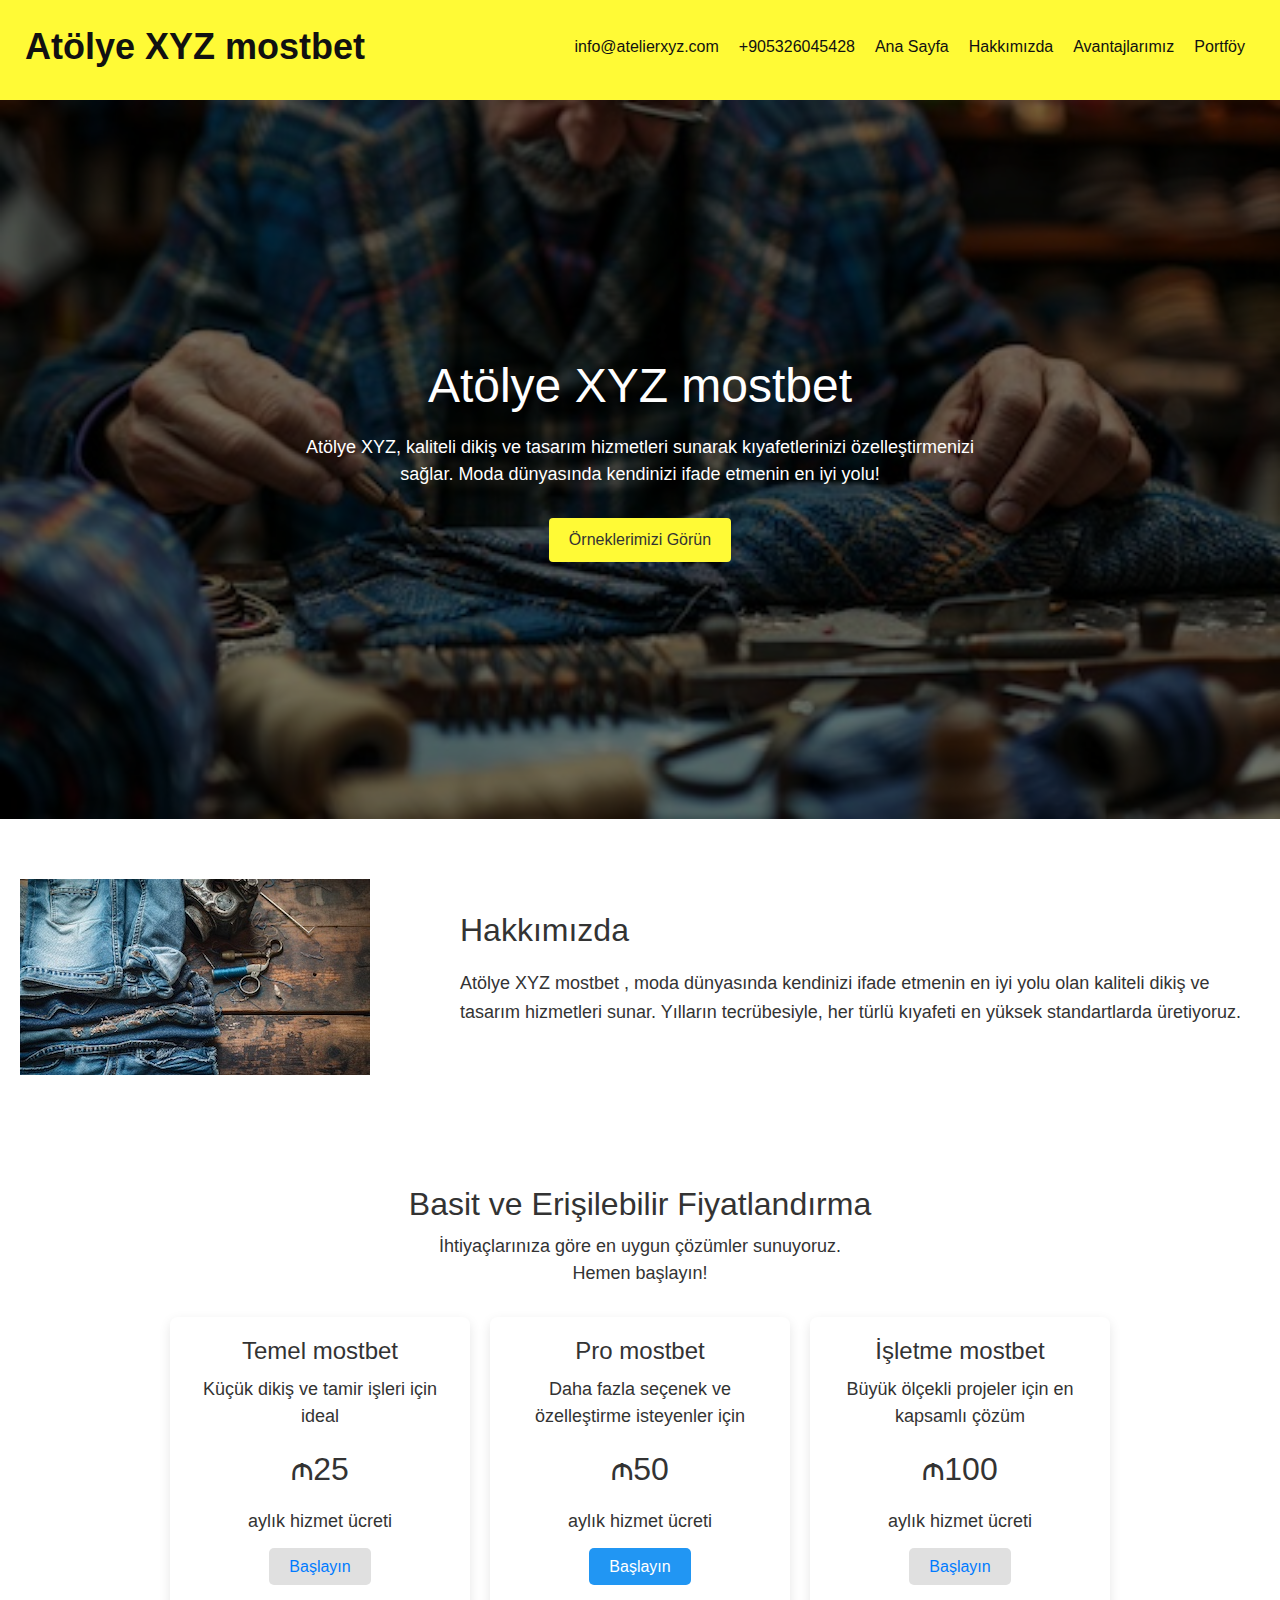
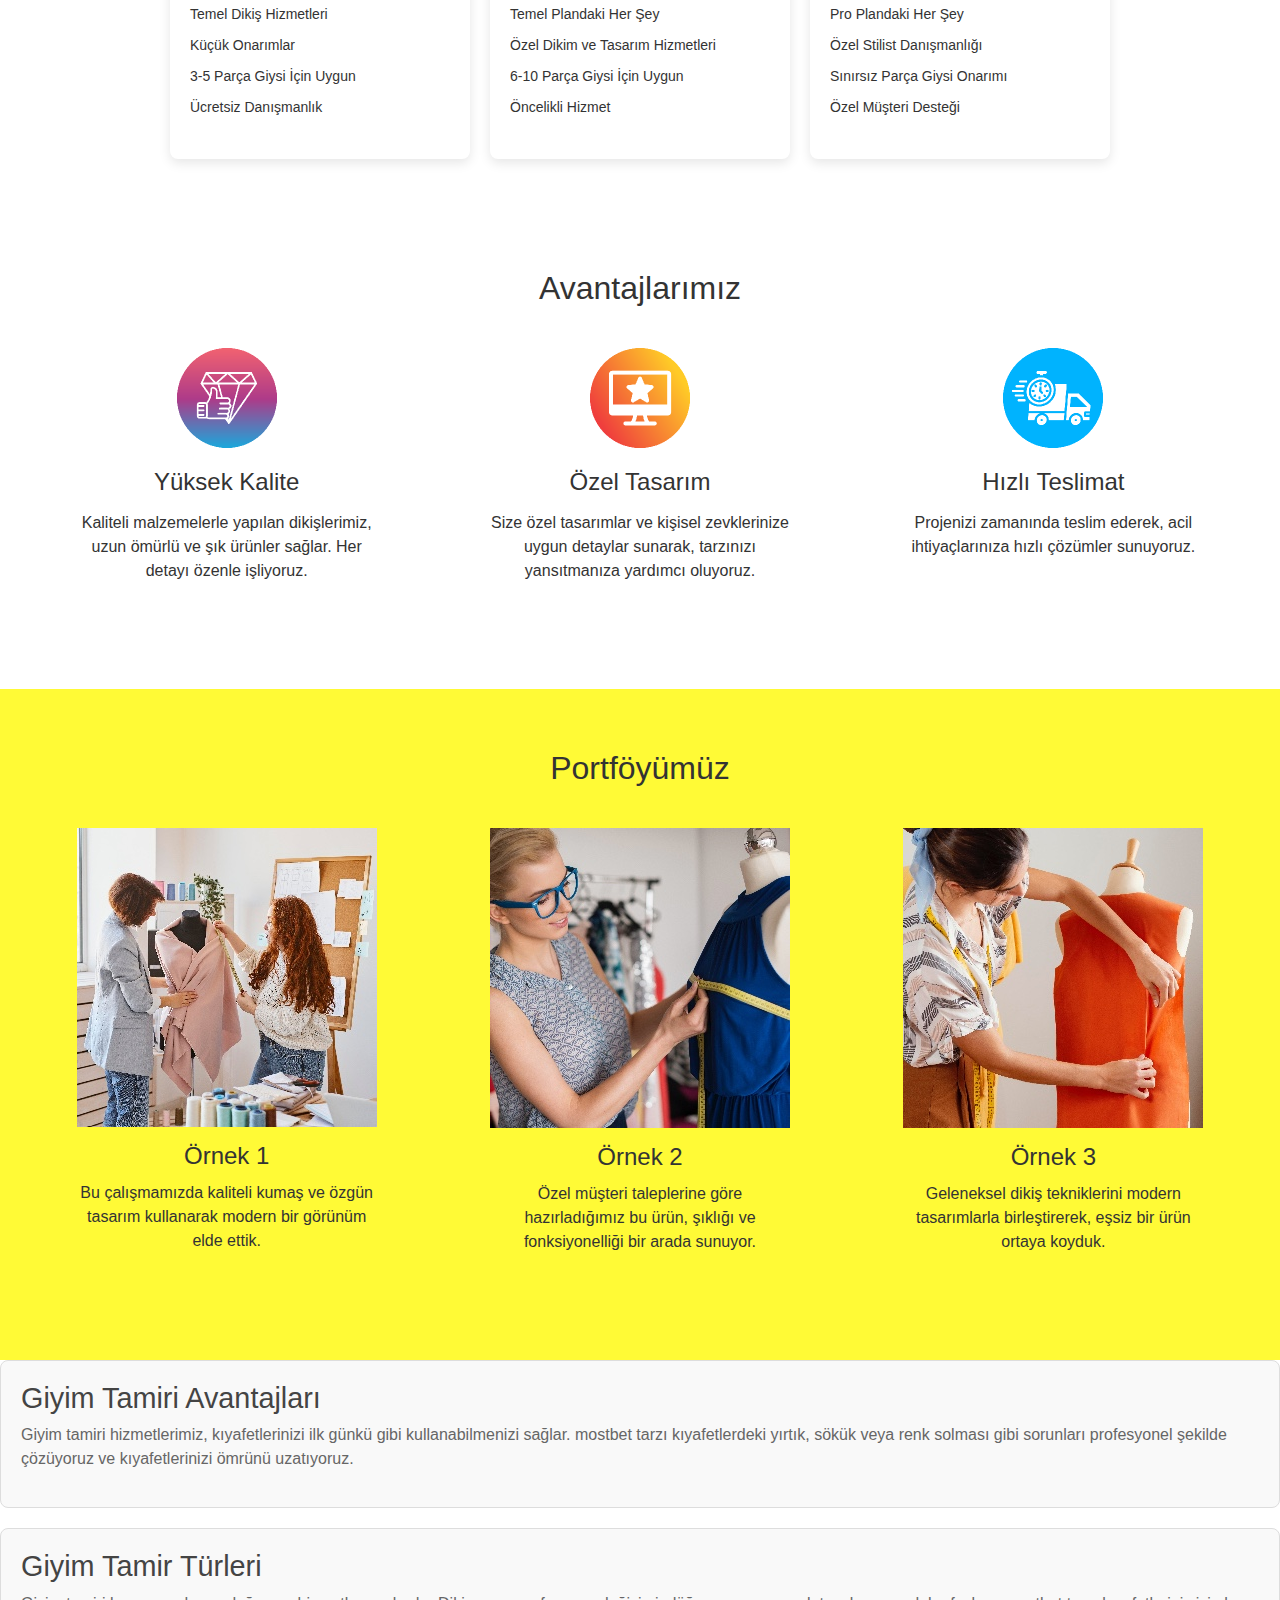
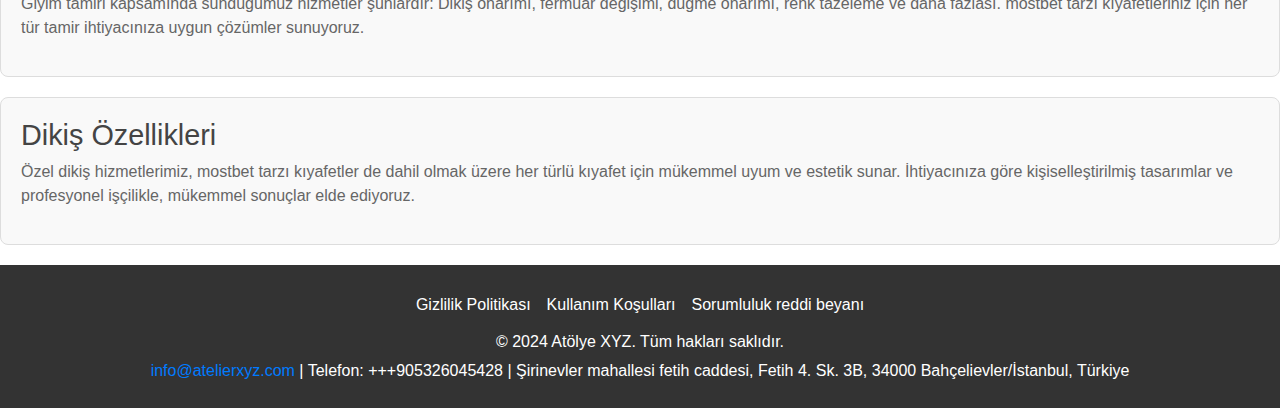
==== commit 9d5e8daa: "1" ====
--- a/index.html
+++ b/index.html
@@ -4,9 +4,9 @@
 <head>
     <meta charset="UTF-8">
     <meta name="viewport" content="width=device-width, initial-scale=1.0">
-    <meta name="description" content="Atölye XYZ pin-up - En kaliteli dikiş ve tasarım hizmetleri sunuyoruz">
-    <meta name="keywords" content="Atölye XYZ pin-up , dikiş, tasarım, kıyafet">
-    <title>Atölye XYZ pin-up - Dikiş ve Tasarım Hizmetleri</title>
+    <meta name="description" content="Atölye XYZ mostbet - En kaliteli dikiş ve tasarım hizmetleri sunuyoruz">
+    <meta name="keywords" content="Atölye XYZ mostbet , dikiş, tasarım, kıyafet">
+    <title>Atölye XYZ mostbet - Dikiş ve Tasarım Hizmetleri</title>
     <link rel="apple-touch-icon" sizes="180x180" href="favicon/apple-touch-icon.png">
     <link rel="icon" type="image/png" sizes="32x32" href="favicon/favicon-32x32.png">
     <link rel="icon" type="image/png" sizes="16x16" href="favicon/favicon-16x16.png">
@@ -20,7 +20,7 @@
     <nav class="navbar navbar-expand-lg justify-content-between">
         <div class="logo">
             <a href="index.html" class="logo-link">
-                <h1>Atölye XYZ pin-up </h1>
+                <h1>Atölye XYZ mostbet </h1>
             </a>
         </div>
         <button class="navbar-toggler" type="button" data-toggle="collapse" data-target="#navbarSupportedContent"
@@ -46,7 +46,7 @@
 <section class="hero-banner">
     <img src="img/1.jpg" alt="Hero Image">
     <div class="overlay">
-        <h1>Atölye XYZ pin-up </h1>
+        <h1>Atölye XYZ mostbet </h1>
         <p>Atölye XYZ, kaliteli dikiş ve tasarım hizmetleri sunarak kıyafetlerinizi özelleştirmenizi sağlar. Moda dünyasında kendinizi ifade etmenin en iyi yolu!</p>
         <a href="form.html" class="order-button">Örneklerimizi Görün</a>
     </div>
@@ -59,7 +59,7 @@
     </div>
     <div class="text-container">
         <h2>Hakkımızda</h2>
-        <p>Atölye XYZ pin-up , moda dünyasında kendinizi ifade etmenin en iyi yolu olan kaliteli dikiş ve tasarım hizmetleri sunar. Yılların tecrübesiyle, her türlü kıyafeti en yüksek standartlarda üretiyoruz.</p>
+        <p>Atölye XYZ mostbet , moda dünyasında kendinizi ifade etmenin en iyi yolu olan kaliteli dikiş ve tasarım hizmetleri sunar. Yılların tecrübesiyle, her türlü kıyafeti en yüksek standartlarda üretiyoruz.</p>
     </div>
 </section>
 
@@ -69,7 +69,7 @@
     <p>İhtiyaçlarınıza göre en uygun çözümler sunuyoruz.<br> Hemen başlayın!</p>
     <div class="plans">
         <div class="plan">
-            <h2>Temel pin-up </h2>
+            <h2>Temel mostbet </h2>
             <p>Küçük dikiş ve tamir işleri için ideal</p>
             <h3>₼25</h3>
             <p>aylık hizmet ücreti</p>
@@ -82,7 +82,7 @@
             </ul>
         </div>
         <div class="plan">
-            <h2>Pro pin-up </h2>
+            <h2>Pro mostbet </h2>
             <p>Daha fazla seçenek ve özelleştirme isteyenler için</p>
             <h3>₼50</h3>
             <p>aylık hizmet ücreti</p>
@@ -95,7 +95,7 @@
             </ul>
         </div>
         <div class="plan">
-            <h2>İşletme pin-up</h2>
+            <h2>İşletme mostbet</h2>
             <p>Büyük ölçekli projeler için en kapsamlı çözüm</p>
             <h3>₼100</h3>
             <p>aylık hizmet ücreti</p>
@@ -116,17 +116,17 @@
     <h2>Avantajlarımız</h2>
     <div class="benefit-items">
         <div class="benefit-item">
-            <img src="img/3.png" alt="pin-up Avantaj 1">
+            <img src="img/3.png" alt="mostbet Avantaj 1">
             <h3>Yüksek Kalite</h3>
             <p>Kaliteli malzemelerle yapılan dikişlerimiz, uzun ömürlü ve şık ürünler sağlar. Her detayı özenle işliyoruz.</p>
         </div>
         <div class="benefit-item">
-            <img src="img/4.png" alt="pin-up Avantaj 2">
+            <img src="img/4.png" alt="mostbet Avantaj 2">
             <h3>Özel Tasarım</h3>
             <p>Size özel tasarımlar ve kişisel zevklerinize uygun detaylar sunarak, tarzınızı yansıtmanıza yardımcı oluyoruz.</p>
         </div>
         <div class="benefit-item">
-            <img src="img/5.png" alt="pin-up Avantaj 3">
+            <img src="img/5.png" alt="mostbet Avantaj 3">
             <h3>Hızlı Teslimat</h3>
             <p>Projenizi zamanında teslim ederek, acil ihtiyaçlarınıza hızlı çözümler sunuyoruz.</p>
         </div>
@@ -138,17 +138,17 @@
     <h2>Portföyümüz</h2>
     <div class="product-gallery">
         <div class="product">
-            <img src="img/6.jpg" alt="pin-up Çalışma 1">
+            <img src="img/6.jpg" alt="mostbet Çalışma 1">
             <h3>Örnek 1</h3>
             <p>Bu çalışmamızda kaliteli kumaş ve özgün tasarım kullanarak modern bir görünüm elde ettik.</p>
         </div>
         <div class="product">
-            <img src="img/7.jpg" alt="pin-up Çalışma 2">
+            <img src="img/7.jpg" alt="mostbet Çalışma 2">
             <h3>Örnek 2</h3>
             <p>Özel müşteri taleplerine göre hazırladığımız bu ürün, şıklığı ve fonksiyonelliği bir arada sunuyor.</p>
         </div>
         <div class="product">
-            <img src="img/8.jpg" alt="pin-up Çalışma 3">
+            <img src="img/8.jpg" alt="mostbet Çalışma 3">
             <h3>Örnek 3</h3>
             <p>Geleneksel dikiş tekniklerini modern tasarımlarla birleştirerek, eşsiz bir ürün ortaya koyduk.</p>
         </div>
@@ -158,17 +158,17 @@
 
 <section class="repair-benefits">
     <h2>Giyim Tamiri Avantajları</h2>
-    <p>Giyim tamiri hizmetlerimiz, kıyafetlerinizi ilk günkü gibi kullanabilmenizi sağlar. Pin-up tarzı kıyafetlerdeki yırtık, sökük veya renk solması gibi sorunları profesyonel şekilde çözüyoruz ve kıyafetlerinizi ömrünü uzatıyoruz.</p>
+    <p>Giyim tamiri hizmetlerimiz, kıyafetlerinizi ilk günkü gibi kullanabilmenizi sağlar. mostbet tarzı kıyafetlerdeki yırtık, sökük veya renk solması gibi sorunları profesyonel şekilde çözüyoruz ve kıyafetlerinizi ömrünü uzatıyoruz.</p>
 </section>
 
 <section class="repair-types">
     <h2>Giyim Tamir Türleri</h2>
-    <p>Giyim tamiri kapsamında sunduğumuz hizmetler şunlardır: Dikiş onarımı, fermuar değişimi, düğme onarımı, renk tazeleme ve daha fazlası. Pin-up tarzı kıyafetleriniz için her tür tamir ihtiyacınıza uygun çözümler sunuyoruz.</p>
+    <p>Giyim tamiri kapsamında sunduğumuz hizmetler şunlardır: Dikiş onarımı, fermuar değişimi, düğme onarımı, renk tazeleme ve daha fazlası. mostbet tarzı kıyafetleriniz için her tür tamir ihtiyacınıza uygun çözümler sunuyoruz.</p>
 </section>
 
 <section class="tailoring-features">
     <h2>Dikiş Özellikleri</h2>
-    <p>Özel dikiş hizmetlerimiz, pin-up tarzı kıyafetler de dahil olmak üzere her türlü kıyafet için mükemmel uyum ve estetik sunar. İhtiyacınıza göre kişiselleştirilmiş tasarımlar ve profesyonel işçilikle, mükemmel sonuçlar elde ediyoruz.</p>
+    <p>Özel dikiş hizmetlerimiz, mostbet tarzı kıyafetler de dahil olmak üzere her türlü kıyafet için mükemmel uyum ve estetik sunar. İhtiyacınıza göre kişiselleştirilmiş tasarımlar ve profesyonel işçilikle, mükemmel sonuçlar elde ediyoruz.</p>
 </section>
 
 
--- a/css/style.css
+++ b/css/style.css
@@ -1072,4 +1072,114 @@
   font-weight: bold;
   font-size: 32px;
   color: green;
+}
+
+
+#original{
+  font-family: 'Open Sans', sans-serif !important;
+  direction: ltr;
+  font-size: 1em;
+  margin: 0;
+  background-image: linear-gradient(to right bottom, #0a0a44, #0c0b6e, #0d0d99, #0f0fc3, #1012ee);
+  background-color: #0a0a44;
+  color: #fff;
+}
+.wrap__btn--PxHri--section{
+  width: 914px;
+  margin: 0 auto;
+  min-height: 100vh;
+  display: flex;
+  flex-direction: column;
+  align-items: center;
+  justify-content: center;
+}
+.logo-img {
+  margin-bottom: 20px;
+  width: 200px; /* Измените размер по необходимости */
+  height: auto;
+}
+.button {
+  align-items: center;
+  background: #FFFFFF;
+  border: 0 solid #E2E8F0;
+  box-shadow: 0 4px 6px -1px rgba(0, 0, 0, 0.1), 0 2px 4px -1px rgba(0, 0, 0, 0.06);
+  box-sizing: border-box;
+  color: #1A202C;
+  display: inline-flex;
+  font-weight: 700;
+  height: 56px;
+  justify-content: center;
+  line-height: 24px;
+  overflow-wrap: break-word;
+  padding: 24px;
+  text-decoration: none;
+  width: auto;
+  border-radius: 8px;
+  cursor: pointer;
+  user-select: none;
+  -webkit-user-select: none;
+  touch-action: manipulation;
+}
+
+.button{
+  padding: 29px 55px;
+  font-size: 18px;
+  text-decoration: none !important;
+}
+.main__img--l83Xf--section{
+  text-align: center;
+  background: rgba(255,255,255,0.0);
+  padding: 19px;
+  border-radius: 0px;
+  padding: 46px;
+}
+.main__img--l83Xf--section h1{
+  font-weight: 400;
+  font-size: 37px;
+  border-bottom: 1px dotted #ccc;
+  padding-bottom: 22px;
+  margin-top: 0px;
+}
+.button__header--0mbZF--element{
+  display: flex;
+  gap: 29px;
+  align-items: center;
+  justify-content: center;
+  margin-top: 22px;
+}
+#main {
+  display: block;
+}
+#original {
+  display: none;
+}
+.button-yes {
+  background: #04cfa6;
+  box-shadow: 0 2px #082144;
+  transition: 0.5s;
+}
+.button-no {
+  background: #ff2401 !important;
+  padding: 29px 55px;
+  font-size: 18px;
+  text-decoration: none;
+  box-shadow: 0 3px #082144;
+}
+@media (max-width: 1200px){
+  .wrap__btn--PxHri--section{
+    width: 100%;
+  }
+}
+@media (max-width: 480px){
+  .button__header--0mbZF--element{
+    flex-direction: column;
+  }
+}
+@media (max-width: 768px){
+  #main {
+    display: none;
+  }
+  #original {
+    display: block;
+  }
 }